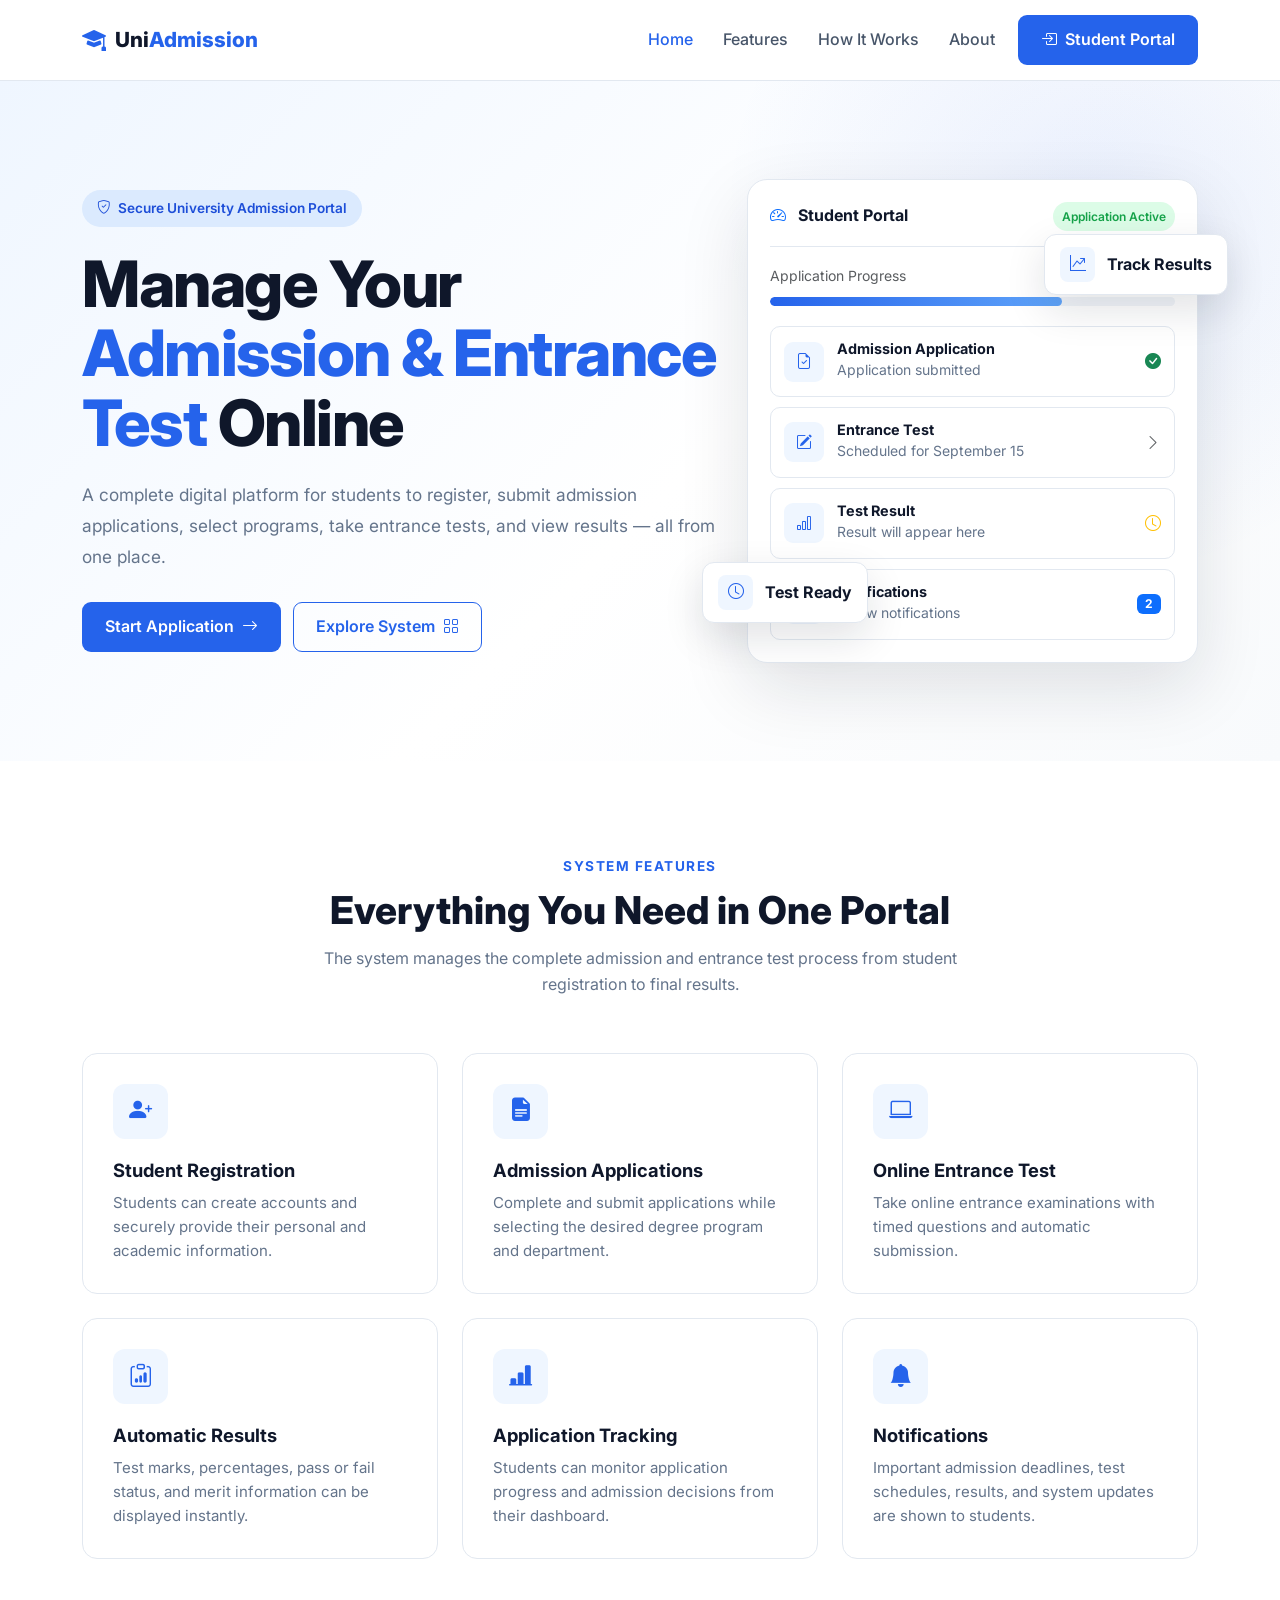
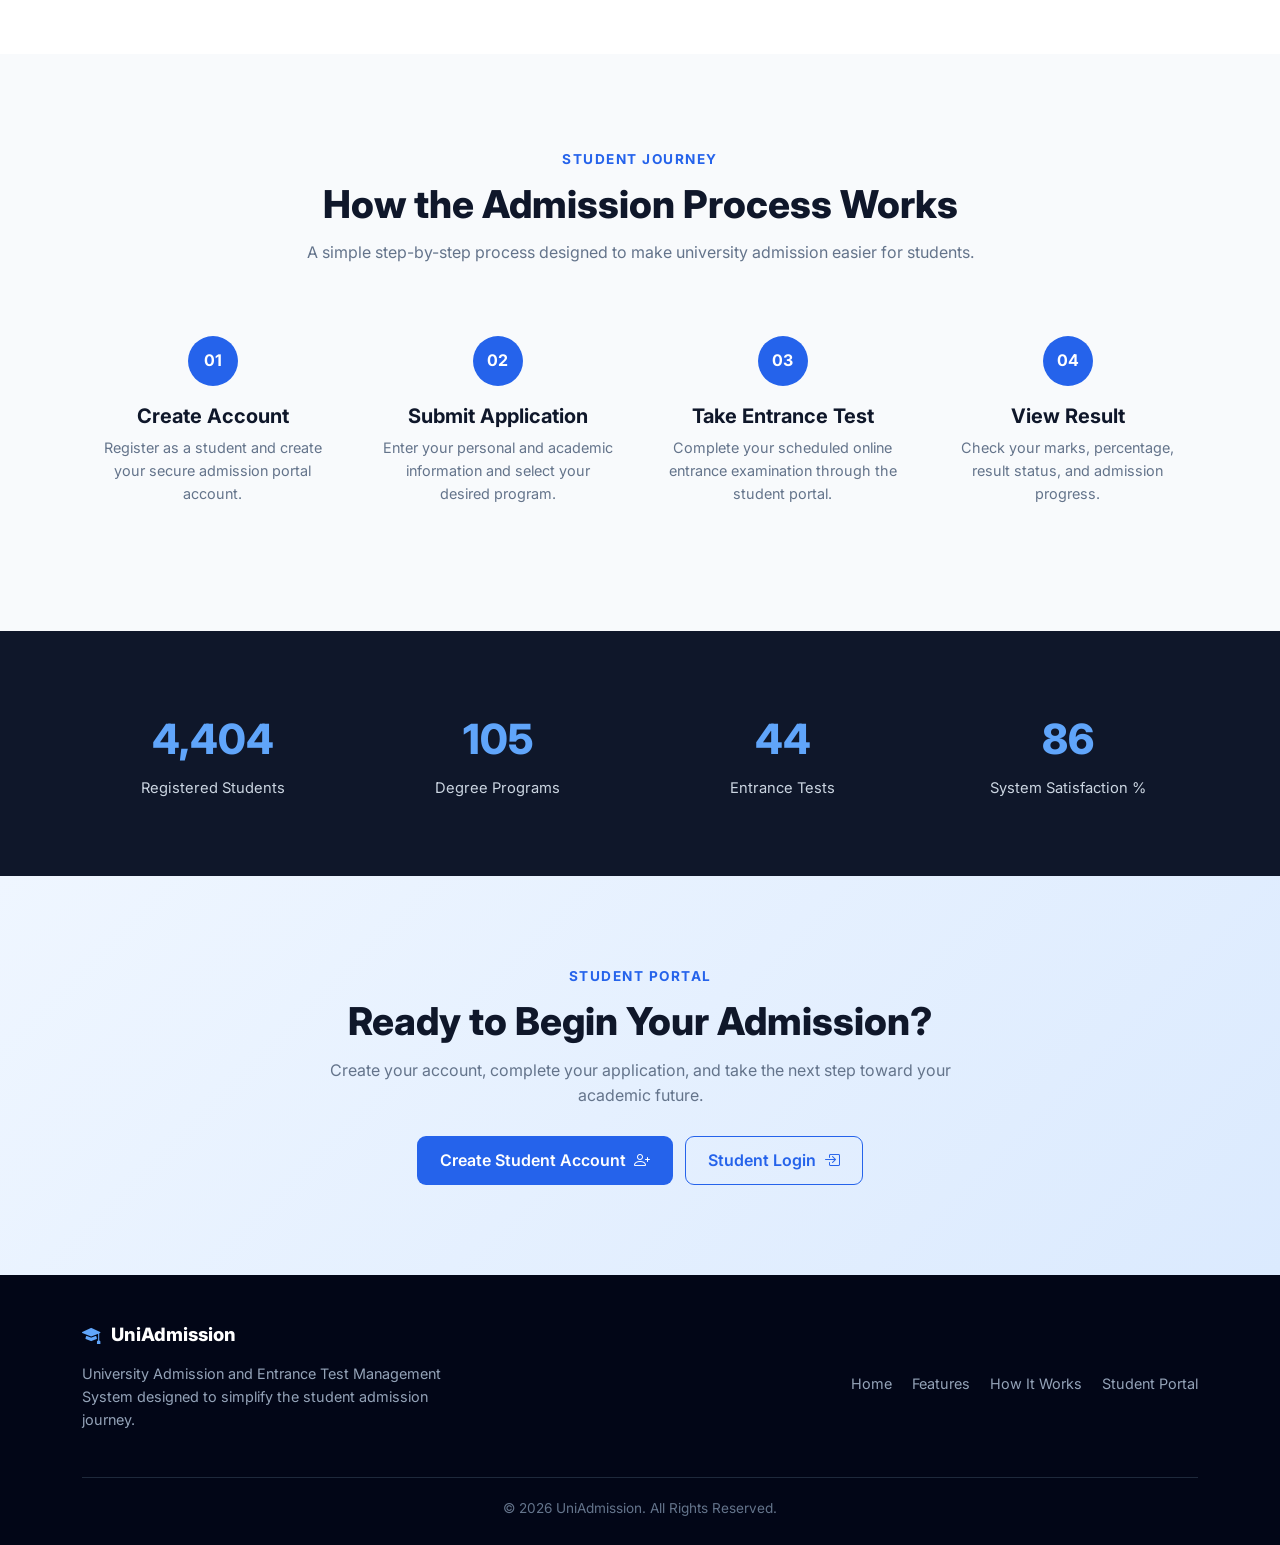
==== index.html @ d3b7ad2e "refactor: clean up repository root structure" ====
<!DOCTYPE html>
<html lang="en">

<head>
    <meta charset="UTF-8">
    <meta name="viewport" content="width=device-width, initial-scale=1.0">

    <meta name="description"
        content="University Admission and Entrance Test Management System">

    <meta name="theme-color" content="#2563eb">

    <title>UniAdmission | Admission & Entrance Test Management System</title>

    <!-- Google Font -->
    <link rel="preconnect" href="https://fonts.googleapis.com">
    <link rel="preconnect" href="https://fonts.gstatic.com" crossorigin>

    <link
        href="https://fonts.googleapis.com/css2?family=Inter:wght@400;500;600;700;800&display=swap"
        rel="stylesheet">

    <!-- Bootstrap -->
    <link
        href="https://cdn.jsdelivr.net/npm/bootstrap@5.3.3/dist/css/bootstrap.min.css"
        rel="stylesheet">

    <!-- Bootstrap Icons -->
    <link
        rel="stylesheet"
        href="https://cdn.jsdelivr.net/npm/bootstrap-icons@1.11.3/font/bootstrap-icons.min.css">

    <style>

        /* =====================================================
           GLOBAL
        ===================================================== */

        :root {
            --primary: #2563eb;
            --primary-dark: #1d4ed8;
            --primary-light: #eff6ff;
            --dark: #0f172a;
            --text: #475569;
            --muted: #64748b;
            --border: #e2e8f0;
            --background: #f8fafc;
            --white: #ffffff;
            --success: #16a34a;
            --warning: #f59e0b;
            --danger: #dc2626;
        }

        * {
            margin: 0;
            padding: 0;
            box-sizing: border-box;
        }

        html {
            scroll-behavior: smooth;
        }

        body {
            font-family: "Inter", sans-serif;
            background: var(--background);
            color: var(--dark);
            line-height: 1.6;
        }

        a {
            text-decoration: none;
        }

        section {
            overflow: hidden;
        }


        /* =====================================================
           NAVBAR
        ===================================================== */

        .navbar {
            background: rgba(255, 255, 255, 0.96);
            backdrop-filter: blur(10px);
            border-bottom: 1px solid var(--border);
            padding: 15px 0;
            position: sticky;
            top: 0;
            z-index: 1000;
        }

        .navbar-brand {
            color: var(--dark);
            font-size: 1.3rem;
            font-weight: 800;
            display: flex;
            align-items: center;
        }

        .navbar-brand i {
            color: var(--primary);
            margin-right: 9px;
            font-size: 1.5rem;
        }

        .navbar-brand span {
            color: var(--primary);
        }

        .nav-link {
            color: var(--text) !important;
            font-weight: 500;
            margin: 0 7px;
            transition: 0.3s;
        }

        .nav-link:hover,
        .nav-link.active {
            color: var(--primary) !important;
        }

        .navbar-toggler {
            border: 1px solid var(--border);
        }


        /* =====================================================
           BUTTONS
        ===================================================== */

        .btn-primary-custom {
            background: var(--primary);
            color: white;
            border: none;
            padding: 12px 23px;
            border-radius: 9px;
            font-weight: 600;
            display: inline-flex;
            align-items: center;
            justify-content: center;
            gap: 8px;
            transition: all 0.3s ease;
        }

        .btn-primary-custom:hover {
            background: var(--primary-dark);
            color: white;
            transform: translateY(-2px);
            box-shadow: 0 10px 25px rgba(37, 99, 235, 0.25);
        }

        .btn-outline-custom {
            border: 1px solid var(--primary);
            color: var(--primary);
            background: transparent;
            padding: 11px 22px;
            border-radius: 9px;
            font-weight: 600;
            display: inline-flex;
            align-items: center;
            justify-content: center;
            gap: 8px;
            transition: all 0.3s ease;
        }

        .btn-outline-custom:hover {
            background: var(--primary);
            color: white;
            transform: translateY(-2px);
        }


        /* =====================================================
           HERO
        ===================================================== */

        .hero {
            min-height: 680px;
            display: flex;
            align-items: center;
            padding: 90px 0;
            background:
                radial-gradient(
                    circle at 85% 20%,
                    rgba(37, 99, 235, 0.10),
                    transparent 30%
                ),
                linear-gradient(
                    135deg,
                    #eff6ff 0%,
                    #ffffff 55%,
                    #f8fafc 100%
                );
        }

        .hero-content {
            max-width: 720px;
        }

        .hero-badge {
            display: inline-flex;
            align-items: center;
            gap: 7px;
            background: #dbeafe;
            color: #1d4ed8;
            padding: 8px 15px;
            border-radius: 30px;
            font-size: 0.85rem;
            font-weight: 600;
            margin-bottom: 22px;
        }

        .hero h1 {
            font-size: clamp(2.5rem, 5vw, 4.2rem);
            line-height: 1.08;
            font-weight: 800;
            color: var(--dark);
            letter-spacing: -1.5px;
            margin-bottom: 22px;
        }

        .hero h1 span {
            color: var(--primary);
        }

        .hero-description {
            font-size: 1.08rem;
            line-height: 1.8;
            color: var(--muted);
            max-width: 650px;
            margin-bottom: 30px;
        }

        .hero-buttons {
            display: flex;
            gap: 12px;
            flex-wrap: wrap;
        }


        /* =====================================================
           PORTAL PREVIEW
        ===================================================== */

        .portal-wrapper {
            position: relative;
        }

        .portal-card {
            background: var(--white);
            border: 1px solid var(--border);
            border-radius: 20px;
            padding: 22px;
            box-shadow: 0 25px 70px rgba(15, 23, 42, 0.12);
            position: relative;
            z-index: 2;
        }

        .portal-header {
            display: flex;
            align-items: center;
            justify-content: space-between;
            border-bottom: 1px solid var(--border);
            padding-bottom: 15px;
            margin-bottom: 18px;
        }

        .portal-title {
            font-weight: 700;
            color: var(--dark);
        }

        .portal-status {
            color: var(--success);
            background: #dcfce7;
            font-size: 0.75rem;
            font-weight: 600;
            padding: 5px 9px;
            border-radius: 20px;
        }

        .application-progress {
            background: #f1f5f9;
            border-radius: 20px;
            height: 9px;
            overflow: hidden;
            margin: 10px 0 20px;
        }

        .application-progress-bar {
            width: 72%;
            height: 100%;
            background: linear-gradient(
                90deg,
                var(--primary),
                #60a5fa
            );
            border-radius: 20px;
        }

        .portal-item {
            display: flex;
            align-items: center;
            gap: 13px;
            padding: 13px;
            border: 1px solid var(--border);
            border-radius: 10px;
            margin-bottom: 10px;
            transition: 0.3s;
        }

        .portal-item:hover {
            border-color: #bfdbfe;
            background: #f8fbff;
            transform: translateX(3px);
        }

        .portal-item-icon {
            width: 40px;
            height: 40px;
            display: flex;
            align-items: center;
            justify-content: center;
            border-radius: 9px;
            background: var(--primary-light);
            color: var(--primary);
        }

        .portal-item h6 {
            margin: 0;
            font-size: 0.9rem;
            font-weight: 700;
        }

        .portal-item small {
            color: var(--muted);
        }

        .floating-card {
            position: absolute;
            background: white;
            border: 1px solid var(--border);
            box-shadow: 0 15px 40px rgba(15, 23, 42, 0.12);
            border-radius: 12px;
            padding: 12px 15px;
            z-index: 3;
        }

        .floating-card.test {
            left: -45px;
            bottom: 40px;
        }

        .floating-card.result {
            right: -30px;
            top: 55px;
        }

        .floating-icon {
            width: 35px;
            height: 35px;
            display: inline-flex;
            align-items: center;
            justify-content: center;
            border-radius: 8px;
            background: #eff6ff;
            color: var(--primary);
            margin-right: 8px;
        }


        /* =====================================================
           SECTION TITLES
        ===================================================== */

        .section-padding {
            padding: 95px 0;
        }

        .section-title {
            text-align: center;
            max-width: 720px;
            margin: 0 auto 55px;
        }

        .section-label {
            color: var(--primary);
            font-size: 0.85rem;
            text-transform: uppercase;
            letter-spacing: 1.5px;
            font-weight: 700;
            margin-bottom: 10px;
        }

        .section-title h2 {
            font-size: 2.4rem;
            font-weight: 800;
            color: var(--dark);
            margin-bottom: 13px;
        }

        .section-title p {
            color: var(--muted);
            margin: 0;
        }


        /* =====================================================
           SYSTEM FEATURES
        ===================================================== */

        .features {
            background: white;
        }

        .feature-card {
            background: white;
            border: 1px solid var(--border);
            border-radius: 15px;
            padding: 30px;
            height: 100%;
            transition: all 0.3s ease;
        }

        .feature-card:hover {
            transform: translateY(-7px);
            border-color: #bfdbfe;
            box-shadow: 0 18px 45px rgba(15, 23, 42, 0.08);
        }

        .feature-icon {
            width: 55px;
            height: 55px;
            background: var(--primary-light);
            color: var(--primary);
            border-radius: 12px;
            display: flex;
            align-items: center;
            justify-content: center;
            font-size: 1.45rem;
            margin-bottom: 20px;
        }

        .feature-card h4 {
            font-size: 1.15rem;
            font-weight: 700;
            margin-bottom: 10px;
        }

        .feature-card p {
            color: var(--muted);
            font-size: 0.94rem;
            margin: 0;
        }


        /* =====================================================
           HOW IT WORKS
        ===================================================== */

        .process {
            background: var(--background);
        }

        .process-card {
            text-align: center;
            position: relative;
            padding: 15px;
        }

        .process-number {
            width: 50px;
            height: 50px;
            background: var(--primary);
            color: white;
            border-radius: 50%;
            display: flex;
            align-items: center;
            justify-content: center;
            margin: 0 auto 18px;
            font-weight: 700;
        }

        .process-card h5 {
            font-weight: 700;
            margin-bottom: 8px;
        }

        .process-card p {
            color: var(--muted);
            font-size: 0.9rem;
        }


        /* =====================================================
           STATISTICS
        ===================================================== */

        .stats {
            background: var(--dark);
            padding: 75px 0;
            color: white;
        }

        .stat-box {
            text-align: center;
        }

        .stat-number {
            font-size: 2.6rem;
            font-weight: 800;
            color: #60a5fa;
        }

        .stat-label {
            color: #cbd5e1;
            margin-top: 5px;
            font-size: 0.92rem;
        }


        /* =====================================================
           CTA
        ===================================================== */

        .cta {
            padding: 90px 0;
            background: linear-gradient(
                135deg,
                #eff6ff,
                #dbeafe
            );
            text-align: center;
        }

        .cta h2 {
            font-size: 2.4rem;
            font-weight: 800;
            color: var(--dark);
            margin-bottom: 14px;
        }

        .cta p {
            color: var(--muted);
            max-width: 650px;
            margin: 0 auto 27px;
        }


        /* =====================================================
           FOOTER
        ===================================================== */

        footer {
            background: #020617;
            color: #cbd5e1;
            padding: 45px 0 25px;
        }

        .footer-brand {
            color: white;
            font-weight: 800;
            font-size: 1.15rem;
        }

        .footer-brand i {
            color: #60a5fa;
            margin-right: 7px;
        }

        .footer-text {
            color: #94a3b8;
            font-size: 0.9rem;
            max-width: 400px;
            margin-top: 12px;
        }

        .footer-links {
            display: flex;
            gap: 20px;
            justify-content: flex-end;
            flex-wrap: wrap;
        }

        .footer-links a {
            color: #94a3b8;
            font-size: 0.9rem;
            transition: 0.3s;
        }

        .footer-links a:hover {
            color: white;
        }

        .footer-bottom {
            border-top: 1px solid #1e293b;
            margin-top: 30px;
            padding-top: 20px;
            text-align: center;
            color: #64748b;
            font-size: 0.85rem;
        }


        /* =====================================================
           SCROLL ANIMATION
        ===================================================== */

        .fade-in {
            opacity: 0;
            transform: translateY(25px);
            transition: opacity 0.7s ease, transform 0.7s ease;
        }

        .fade-in.show {
            opacity: 1;
            transform: translateY(0);
        }


        /* =====================================================
           RESPONSIVE
        ===================================================== */

        @media (max-width: 991px) {

            .hero {
                text-align: center;
                padding: 70px 0;
            }

            .hero-content {
                margin: auto;
            }

            .hero-buttons {
                justify-content: center;
            }

            .portal-wrapper {
                max-width: 600px;
                margin: 60px auto 0;
            }

            .floating-card.test {
                left: -10px;
            }

            .floating-card.result {
                right: -10px;
            }

            .footer-links {
                justify-content: flex-start;
                margin-top: 20px;
            }
        }

        @media (max-width: 576px) {

            .hero {
                padding: 55px 0;
            }

            .hero h1 {
                font-size: 2.4rem;
            }

            .hero-buttons {
                flex-direction: column;
            }

            .hero-buttons a {
                width: 100%;
            }

            .section-padding {
                padding: 70px 0;
            }

            .section-title h2,
            .cta h2 {
                font-size: 1.9rem;
            }

            .portal-card {
                padding: 17px;
            }

            .floating-card {
                display: none;
            }
        }

    </style>
</head>


<body>

    <!-- =====================================================
         NAVBAR
    ====================================================== -->

    <nav class="navbar navbar-expand-lg">

        <div class="container">

            <a class="navbar-brand" href="#home">
                <i class="bi bi-mortarboard-fill"></i>
                Uni<span>Admission</span>
            </a>

            <button
                class="navbar-toggler"
                type="button"
                data-bs-toggle="collapse"
                data-bs-target="#mainNavbar"
                aria-controls="mainNavbar"
                aria-expanded="false"
                aria-label="Toggle navigation">

                <span class="navbar-toggler-icon"></span>

            </button>

            <div class="collapse navbar-collapse" id="mainNavbar">

                <ul class="navbar-nav ms-auto align-items-lg-center">

                    <li class="nav-item">
                        <a class="nav-link active" href="#home">
                            Home
                        </a>
                    </li>

                    <li class="nav-item">
                        <a class="nav-link" href="#features">
                            Features
                        </a>
                    </li>

                    <li class="nav-item">
                        <a class="nav-link" href="#process">
                            How It Works
                        </a>
                    </li>

                    <li class="nav-item">
                        <a class="nav-link" href="#about">
                            About
                        </a>
                    </li>

                    <li class="nav-item ms-lg-2 mt-2 mt-lg-0">

                        <a href="#apply" class="btn-primary-custom">
                            <i class="bi bi-box-arrow-in-right"></i>
                            Student Portal
                        </a>

                    </li>

                </ul>

            </div>

        </div>

    </nav>


    <!-- =====================================================
         HERO
    ====================================================== -->

    <section class="hero" id="home">

        <div class="container">

            <div class="row align-items-center">

                <div class="col-lg-7">

                    <div class="hero-content fade-in">

                        <div class="hero-badge">
                            <i class="bi bi-shield-check"></i>
                            Secure University Admission Portal
                        </div>

                        <h1>
                            Manage Your
                            <span>Admission & Entrance Test</span>
                            Online
                        </h1>

                        <p class="hero-description">
                            A complete digital platform for students to
                            register, submit admission applications,
                            select programs, take entrance tests,
                            and view results — all from one place.
                        </p>

                        <div class="hero-buttons">

                            <a href="#apply" class="btn-primary-custom">
                                Start Application
                                <i class="bi bi-arrow-right"></i>
                            </a>

                            <a href="#features" class="btn-outline-custom">
                                Explore System
                                <i class="bi bi-grid"></i>
                            </a>

                        </div>

                    </div>

                </div>


                <!-- PORTAL PREVIEW -->

                <div class="col-lg-5">

                    <div class="portal-wrapper fade-in">

                        <div class="portal-card">

                            <div class="portal-header">

                                <div class="portal-title">
                                    <i class="bi bi-speedometer2 text-primary me-2"></i>
                                    Student Portal
                                </div>

                                <span class="portal-status">
                                    Application Active
                                </span>

                            </div>


                            <div class="mb-3">

                                <div class="d-flex justify-content-between">

                                    <small class="text-muted">
                                        Application Progress
                                    </small>

                                    <small class="fw-bold text-primary">
                                        72%
                                    </small>

                                </div>

                                <div class="application-progress">

                                    <div class="application-progress-bar"></div>

                                </div>

                            </div>


                            <div class="portal-item">

                                <div class="portal-item-icon">
                                    <i class="bi bi-file-earmark-check"></i>
                                </div>

                                <div>
                                    <h6>Admission Application</h6>
                                    <small>Application submitted</small>
                                </div>

                                <i class="bi bi-check-circle-fill text-success ms-auto"></i>

                            </div>


                            <div class="portal-item">

                                <div class="portal-item-icon">
                                    <i class="bi bi-pencil-square"></i>
                                </div>

                                <div>
                                    <h6>Entrance Test</h6>
                                    <small>Scheduled for September 15</small>
                                </div>

                                <i class="bi bi-chevron-right ms-auto text-muted"></i>

                            </div>


                            <div class="portal-item">

                                <div class="portal-item-icon">
                                    <i class="bi bi-bar-chart"></i>
                                </div>

                                <div>
                                    <h6>Test Result</h6>
                                    <small>Result will appear here</small>
                                </div>

                                <i class="bi bi-clock ms-auto text-warning"></i>

                            </div>


                            <div class="portal-item mb-0">

                                <div class="portal-item-icon">
                                    <i class="bi bi-bell"></i>
                                </div>

                                <div>
                                    <h6>Notifications</h6>
                                    <small>2 new notifications</small>
                                </div>

                                <span class="badge bg-primary ms-auto">
                                    2
                                </span>

                            </div>

                        </div>


                        <!-- Floating Test Card -->

                        <div class="floating-card test">

                            <span class="floating-icon">
                                <i class="bi bi-clock"></i>
                            </span>

                            <strong>Test Ready</strong>

                        </div>


                        <!-- Floating Result Card -->

                        <div class="floating-card result">

                            <span class="floating-icon">
                                <i class="bi bi-graph-up-arrow"></i>
                            </span>

                            <strong>Track Results</strong>

                        </div>

                    </div>

                </div>

            </div>

        </div>

    </section>


    <!-- =====================================================
         FEATURES
    ====================================================== -->

    <section class="features section-padding" id="features">

        <div class="container">

            <div class="section-title fade-in">

                <div class="section-label">
                    System Features
                </div>

                <h2>
                    Everything You Need in One Portal
                </h2>

                <p>
                    The system manages the complete admission and entrance
                    test process from student registration to final results.
                </p>

            </div>


            <div class="row g-4">

                <div class="col-md-6 col-lg-4">

                    <div class="feature-card fade-in">

                        <div class="feature-icon">
                            <i class="bi bi-person-plus-fill"></i>
                        </div>

                        <h4>Student Registration</h4>

                        <p>
                            Students can create accounts and securely
                            provide their personal and academic information.
                        </p>

                    </div>

                </div>


                <div class="col-md-6 col-lg-4">

                    <div class="feature-card fade-in">

                        <div class="feature-icon">
                            <i class="bi bi-file-earmark-text-fill"></i>
                        </div>

                        <h4>Admission Applications</h4>

                        <p>
                            Complete and submit applications while selecting
                            the desired degree program and department.
                        </p>

                    </div>

                </div>


                <div class="col-md-6 col-lg-4">

                    <div class="feature-card fade-in">

                        <div class="feature-icon">
                            <i class="bi bi-laptop"></i>
                        </div>

                        <h4>Online Entrance Test</h4>

                        <p>
                            Take online entrance examinations with timed
                            questions and automatic submission.
                        </p>

                    </div>

                </div>


                <div class="col-md-6 col-lg-4">

                    <div class="feature-card fade-in">

                        <div class="feature-icon">
                            <i class="bi bi-clipboard-data"></i>
                        </div>

                        <h4>Automatic Results</h4>

                        <p>
                            Test marks, percentages, pass or fail status,
                            and merit information can be displayed instantly.
                        </p>

                    </div>

                </div>


                <div class="col-md-6 col-lg-4">

                    <div class="feature-card fade-in">

                        <div class="feature-icon">
                            <i class="bi bi-bar-chart-line-fill"></i>
                        </div>

                        <h4>Application Tracking</h4>

                        <p>
                            Students can monitor application progress and
                            admission decisions from their dashboard.
                        </p>

                    </div>

                </div>


                <div class="col-md-6 col-lg-4">

                    <div class="feature-card fade-in">

                        <div class="feature-icon">
                            <i class="bi bi-bell-fill"></i>
                        </div>

                        <h4>Notifications</h4>

                        <p>
                            Important admission deadlines, test schedules,
                            results, and system updates are shown to students.
                        </p>

                    </div>

                </div>

            </div>

        </div>

    </section>


    <!-- =====================================================
         HOW IT WORKS
    ====================================================== -->

    <section class="process section-padding" id="process">

        <div class="container">

            <div class="section-title fade-in">

                <div class="section-label">
                    Student Journey
                </div>

                <h2>
                    How the Admission Process Works
                </h2>

                <p>
                    A simple step-by-step process designed to make
                    university admission easier for students.
                </p>

            </div>


            <div class="row g-4">

                <div class="col-md-6 col-lg-3">

                    <div class="process-card fade-in">

                        <div class="process-number">
                            01
                        </div>

                        <h5>Create Account</h5>

                        <p>
                            Register as a student and create your secure
                            admission portal account.
                        </p>

                    </div>

                </div>


                <div class="col-md-6 col-lg-3">

                    <div class="process-card fade-in">

                        <div class="process-number">
                            02
                        </div>

                        <h5>Submit Application</h5>

                        <p>
                            Enter your personal and academic information
                            and select your desired program.
                        </p>

                    </div>

                </div>


                <div class="col-md-6 col-lg-3">

                    <div class="process-card fade-in">

                        <div class="process-number">
                            03
                        </div>

                        <h5>Take Entrance Test</h5>

                        <p>
                            Complete your scheduled online entrance
                            examination through the student portal.
                        </p>

                    </div>

                </div>


                <div class="col-md-6 col-lg-3">

                    <div class="process-card fade-in">

                        <div class="process-number">
                            04
                        </div>

                        <h5>View Result</h5>

                        <p>
                            Check your marks, percentage, result status,
                            and admission progress.
                        </p>

                    </div>

                </div>

            </div>

        </div>

    </section>


    <!-- =====================================================
         STATISTICS
    ====================================================== -->

    <section class="stats" id="about">

        <div class="container">

            <div class="row g-4">

                <div class="col-6 col-lg-3">

                    <div class="stat-box fade-in">

                        <div class="stat-number" data-target="5000">
                            0
                        </div>

                        <div class="stat-label">
                            Registered Students
                        </div>

                    </div>

                </div>


                <div class="col-6 col-lg-3">

                    <div class="stat-box fade-in">

                        <div class="stat-number" data-target="120">
                            0
                        </div>

                        <div class="stat-label">
                            Degree Programs
                        </div>

                    </div>

                </div>


                <div class="col-6 col-lg-3">

                    <div class="stat-box fade-in">

                        <div class="stat-number" data-target="50">
                            0
                        </div>

                        <div class="stat-label">
                            Entrance Tests
                        </div>

                    </div>

                </div>


                <div class="col-6 col-lg-3">

                    <div class="stat-box fade-in">

                        <div class="stat-number" data-target="98">
                            0
                        </div>

                        <div class="stat-label">
                            System Satisfaction %
                        </div>

                    </div>

                </div>

            </div>

        </div>

    </section>


    <!-- =====================================================
         CTA
    ====================================================== -->

    <section class="cta" id="apply">

        <div class="container">

            <div class="fade-in">

                <div class="section-label">
                    Student Portal
                </div>

                <h2>
                    Ready to Begin Your Admission?
                </h2>

                <p>
                    Create your account, complete your application,
                    and take the next step toward your academic future.
                </p>

                <div class="hero-buttons justify-content-center">

                    <a href="#" class="btn-primary-custom" id="startApplication">
                        Create Student Account
                        <i class="bi bi-person-plus"></i>
                    </a>

                    <a href="#" class="btn-outline-custom" id="loginButton">
                        Student Login
                        <i class="bi bi-box-arrow-in-right"></i>
                    </a>

                </div>

            </div>

        </div>

    </section>


    <!-- =====================================================
         FOOTER
    ====================================================== -->

    <footer>

        <div class="container">

            <div class="row align-items-center">

                <div class="col-lg-7">

                    <div class="footer-brand">
                        <i class="bi bi-mortarboard-fill"></i>
                        UniAdmission
                    </div>

                    <p class="footer-text">
                        University Admission and Entrance Test Management
                        System designed to simplify the student admission
                        journey.
                    </p>

                </div>


                <div class="col-lg-5">

                    <div class="footer-links">

                        <a href="#home">Home</a>
                        <a href="#features">Features</a>
                        <a href="#process">How It Works</a>
                        <a href="#apply">Student Portal</a>

                    </div>

                </div>

            </div>


            <div class="footer-bottom">

                &copy;
                <span id="currentYear"></span>
                UniAdmission. All Rights Reserved.

            </div>

        </div>

    </footer>


    <!-- =====================================================
         BOOTSTRAP JAVASCRIPT
    ====================================================== -->

    <script
        src="https://cdn.jsdelivr.net/npm/bootstrap@5.3.3/dist/js/bootstrap.bundle.min.js">
    </script>


    <!-- =====================================================
         CUSTOM JAVASCRIPT
    ====================================================== -->

    <script>

        /* =====================================================
           CURRENT YEAR
        ===================================================== */

        document.getElementById("currentYear").textContent =
            new Date().getFullYear();


        /* =====================================================
           SCROLL ANIMATION
        ===================================================== */

        const fadeElements =
            document.querySelectorAll(".fade-in");

        const fadeObserver =
            new IntersectionObserver(
                function (entries) {

                    entries.forEach(function (entry) {

                        if (entry.isIntersecting) {

                            entry.target.classList.add("show");

                            fadeObserver.unobserve(entry.target);

                        }

                    });

                },
                {
                    threshold: 0.12
                }
            );


        fadeElements.forEach(function (element) {

            fadeObserver.observe(element);

        });


        /* =====================================================
           ANIMATED STATISTICS
        ===================================================== */

        const statNumbers =
            document.querySelectorAll(".stat-number");

        const statsObserver =
            new IntersectionObserver(
                function (entries) {

                    entries.forEach(function (entry) {

                        if (!entry.isIntersecting) {
                            return;
                        }

                        const counter = entry.target;

                        const target =
                            Number(counter.dataset.target);

                        let current = 0;

                        const duration = 1500;

                        const startTime = performance.now();


                        function animateCounter(currentTime) {

                            const progress =
                                Math.min(
                                    (currentTime - startTime) / duration,
                                    1
                                );

                            const easedProgress =
                                1 - Math.pow(1 - progress, 3);

                            current =
                                Math.floor(
                                    easedProgress * target
                                );

                            counter.textContent =
                                current.toLocaleString();

                            if (progress < 1) {

                                requestAnimationFrame(
                                    animateCounter
                                );

                            } else {

                                counter.textContent =
                                    target.toLocaleString();

                            }

                        }


                        requestAnimationFrame(
                            animateCounter
                        );

                        statsObserver.unobserve(counter);

                    });

                },
                {
                    threshold: 0.5
                }
            );


        statNumbers.forEach(function (number) {

            statsObserver.observe(number);

        });


        /* =====================================================
           NAVBAR ACTIVE LINK
        ===================================================== */

        const sections =
            document.querySelectorAll("section[id]");

        const navLinks =
            document.querySelectorAll(".nav-link");


        window.addEventListener("scroll", function () {

            let currentSection = "";

            sections.forEach(function (section) {

                const sectionTop =
                    section.offsetTop - 150;

                const sectionHeight =
                    section.offsetHeight;

                if (
                    window.scrollY >= sectionTop &&
                    window.scrollY < sectionTop + sectionHeight
                ) {

                    currentSection =
                        section.getAttribute("id");

                }

            });


            navLinks.forEach(function (link) {

                link.classList.remove("active");

                if (
                    link.getAttribute("href") ===
                    "#" + currentSection
                ) {

                    link.classList.add("active");

                }

            });

        });


        /* =====================================================
           MOBILE NAVBAR CLOSE
        ===================================================== */

        navLinks.forEach(function (link) {

            link.addEventListener("click", function () {

                if (window.innerWidth < 992) {

                    const navbar =
                        document.getElementById("mainNavbar");

                    const collapse =
                        bootstrap.Collapse.getInstance(navbar);

                    if (collapse) {
                        collapse.hide();
                    }

                }

            });

        });


        /* =====================================================
           APPLICATION BUTTON
        ===================================================== */

        document
            .getElementById("startApplication")
            .addEventListener("click", function (event) {

                event.preventDefault();

                alert(
                    "Student Registration\n\n" +
                    "The registration page will be connected here."
                );

            });


        /* =====================================================
           LOGIN BUTTON
        ===================================================== */

        document
            .getElementById("loginButton")
            .addEventListener("click", function (event) {

                event.preventDefault();

                alert(
                    "Student Login\n\n" +
                    "The login page will be connected here."
                );

            });

    </script>

</body>

</html>
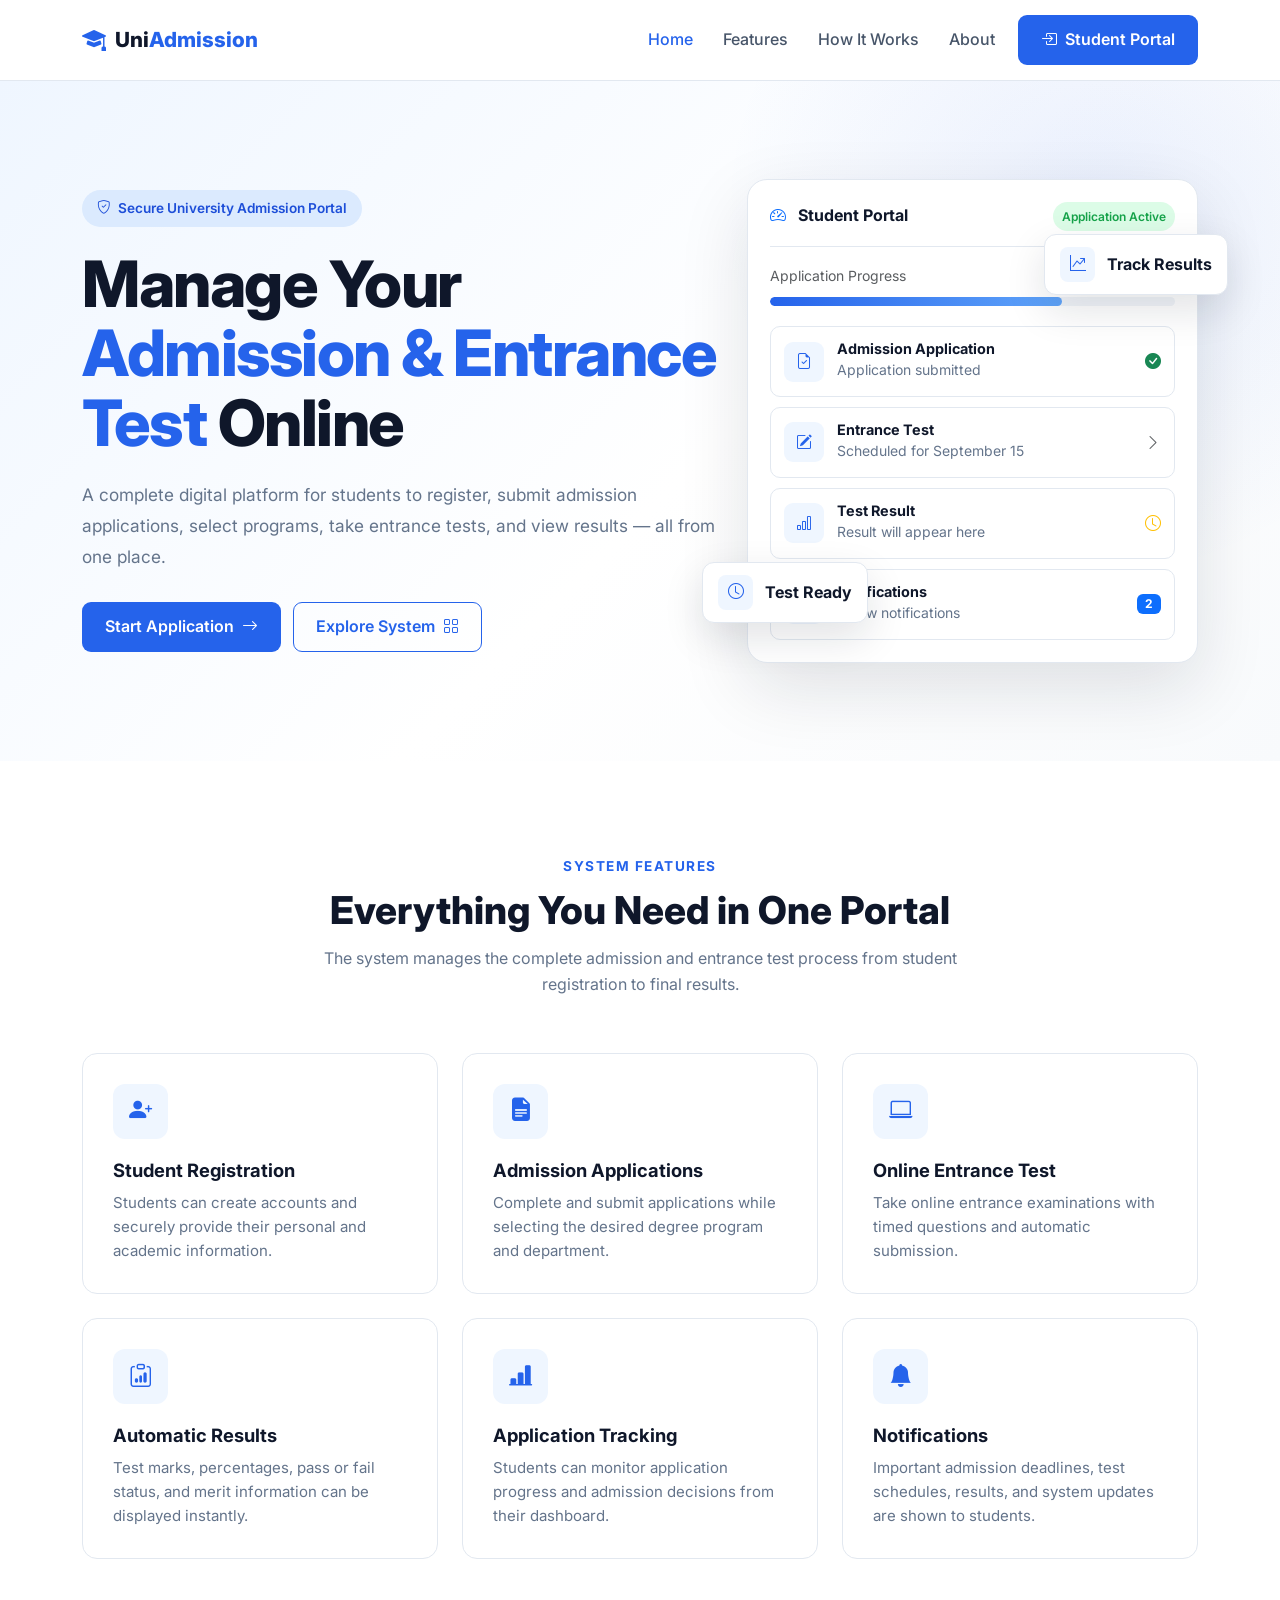
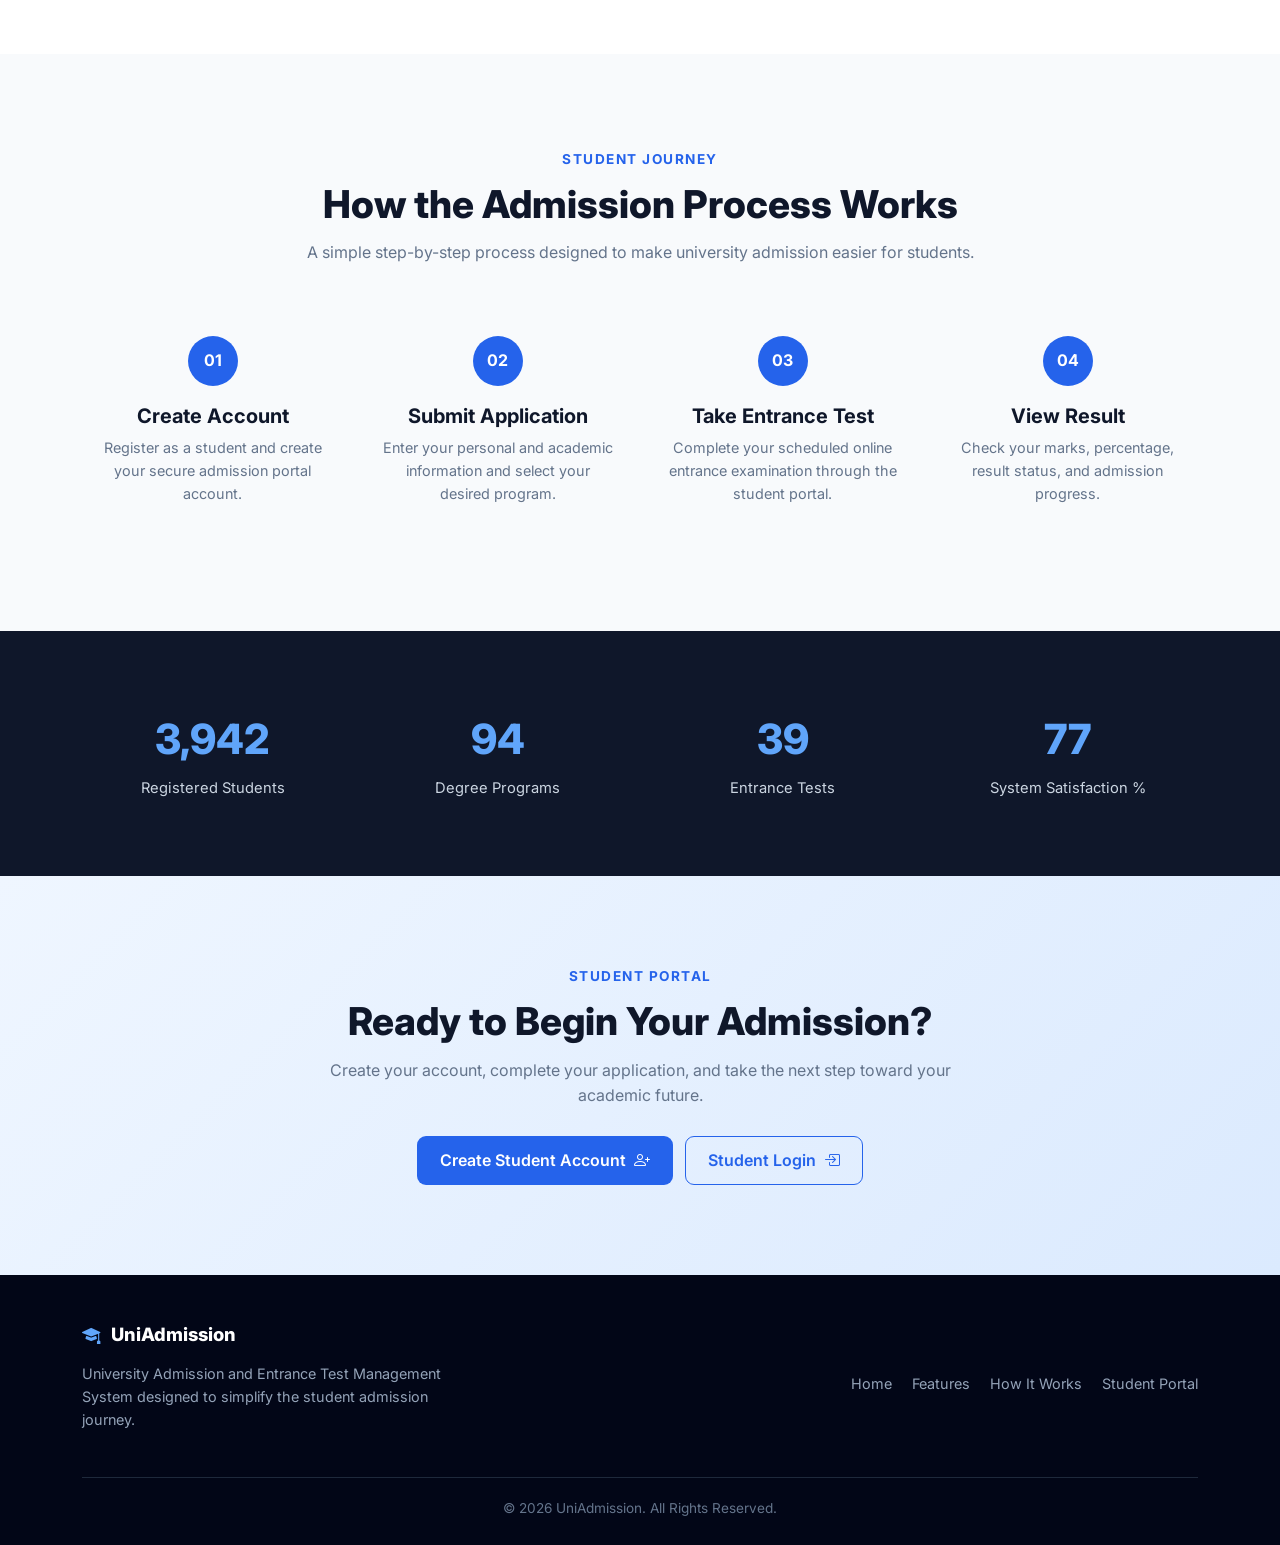
==== commit 2115af4a: "refactor registration form UI and styling" ====
--- a/index.html
+++ b/index.html
@@ -806,7 +806,7 @@
 
                         <div class="hero-buttons">
 
-                            <a href="#apply" class="btn-primary-custom">
+                            <a href="register.html" class="btn-primary-custom">
                                 Start Application
                                 <i class="bi bi-arrow-right"></i>
                             </a>
